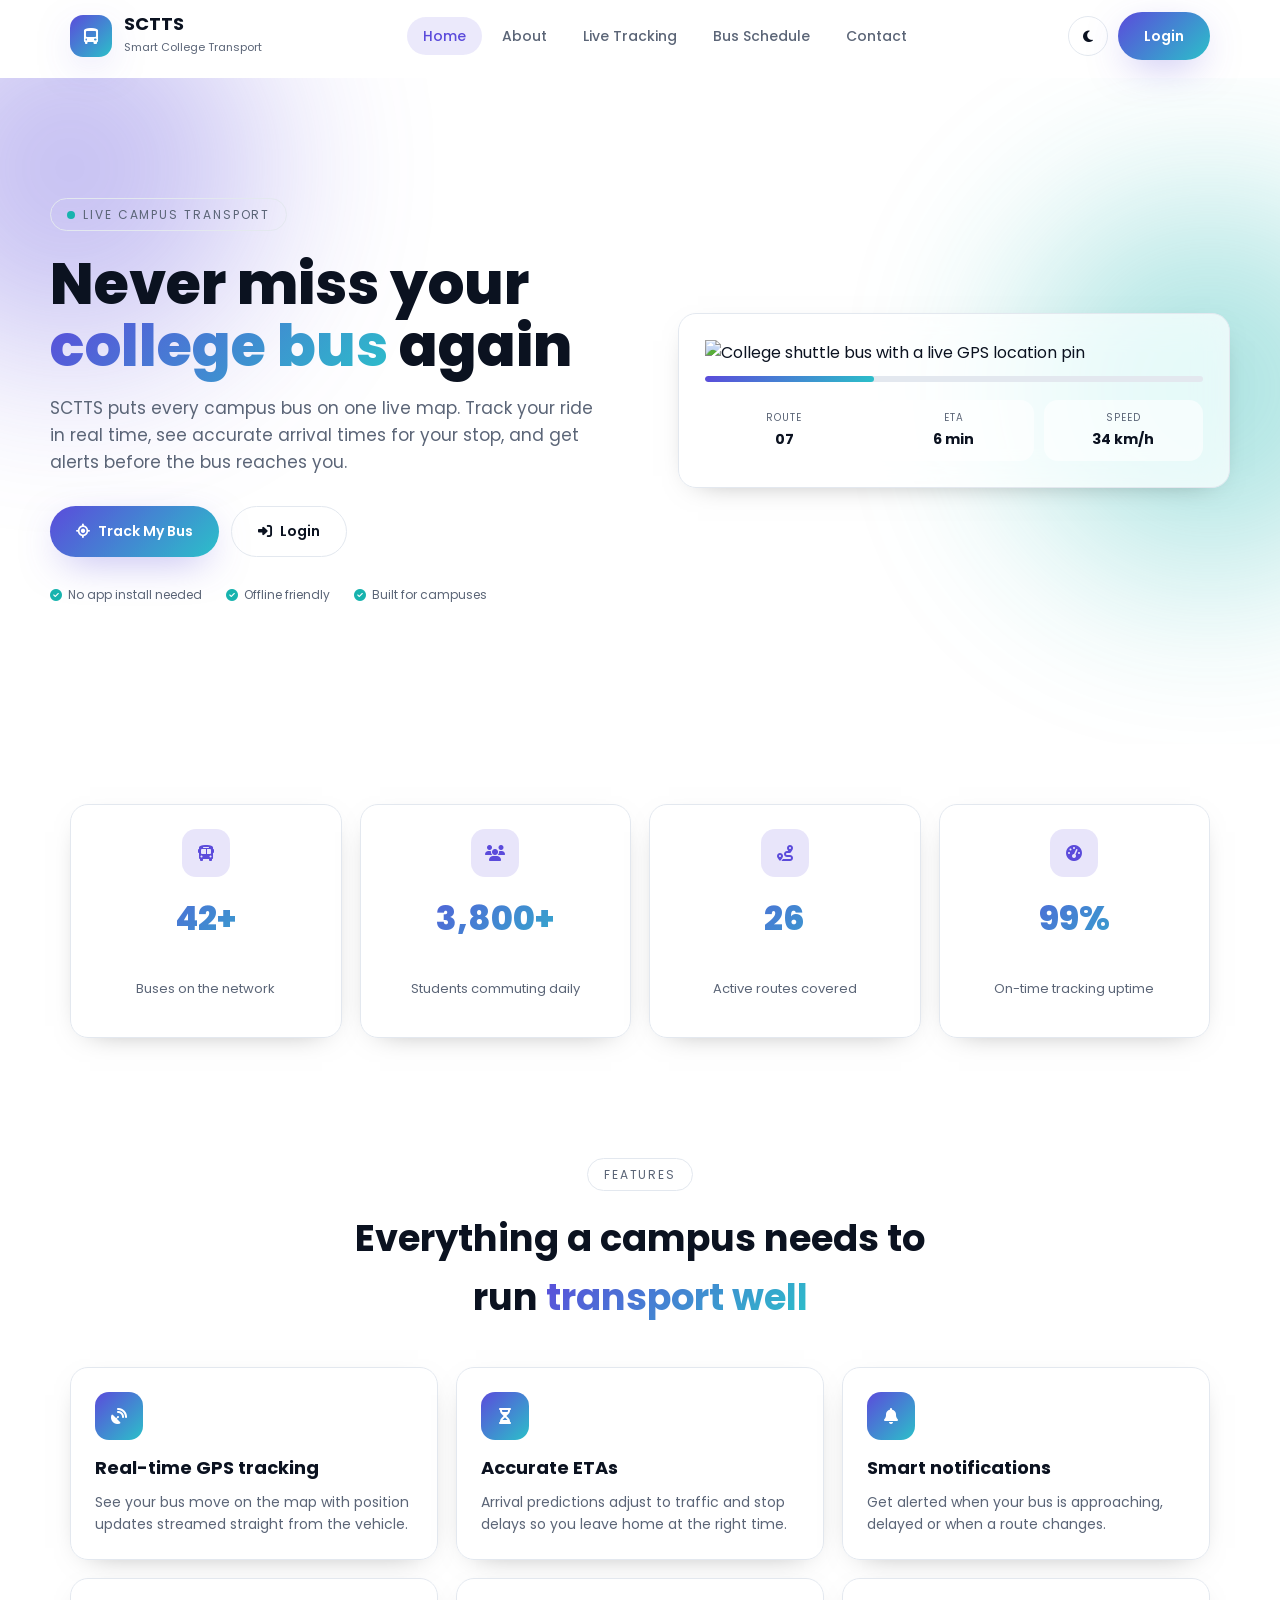
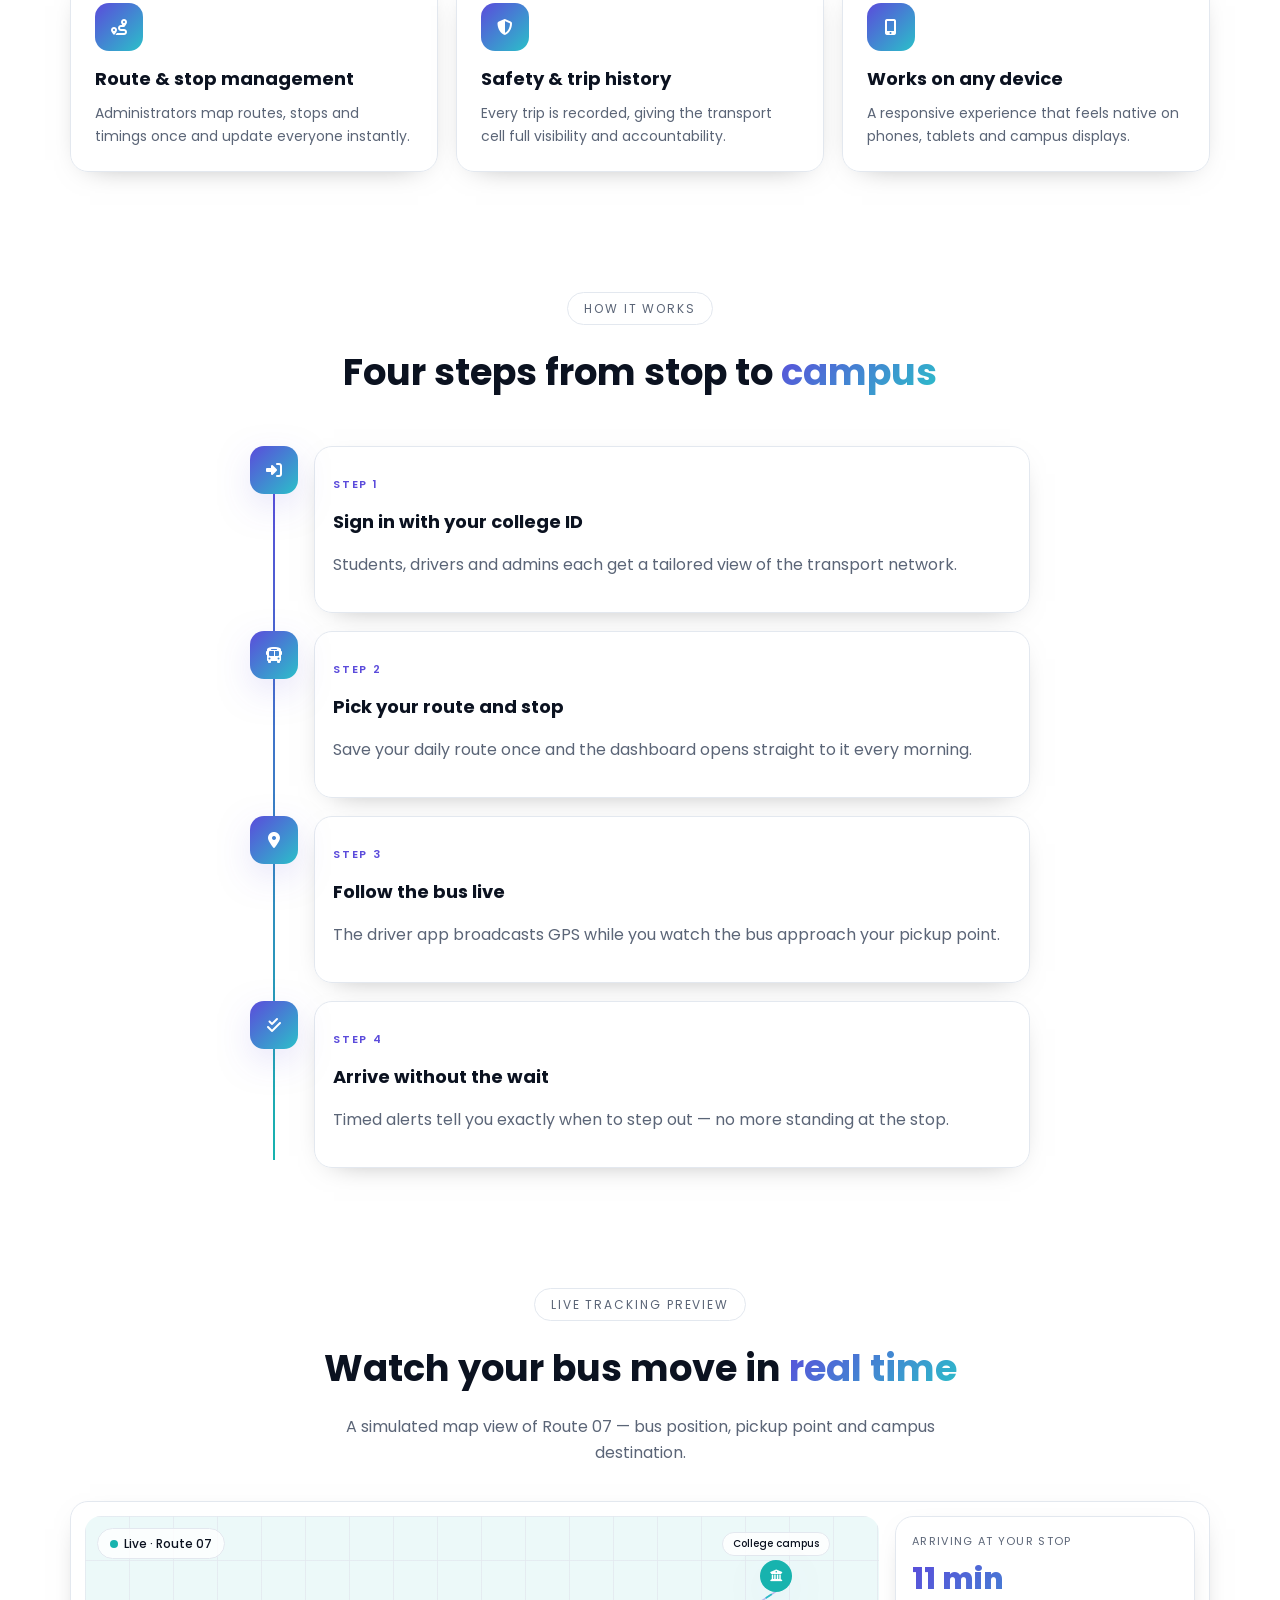
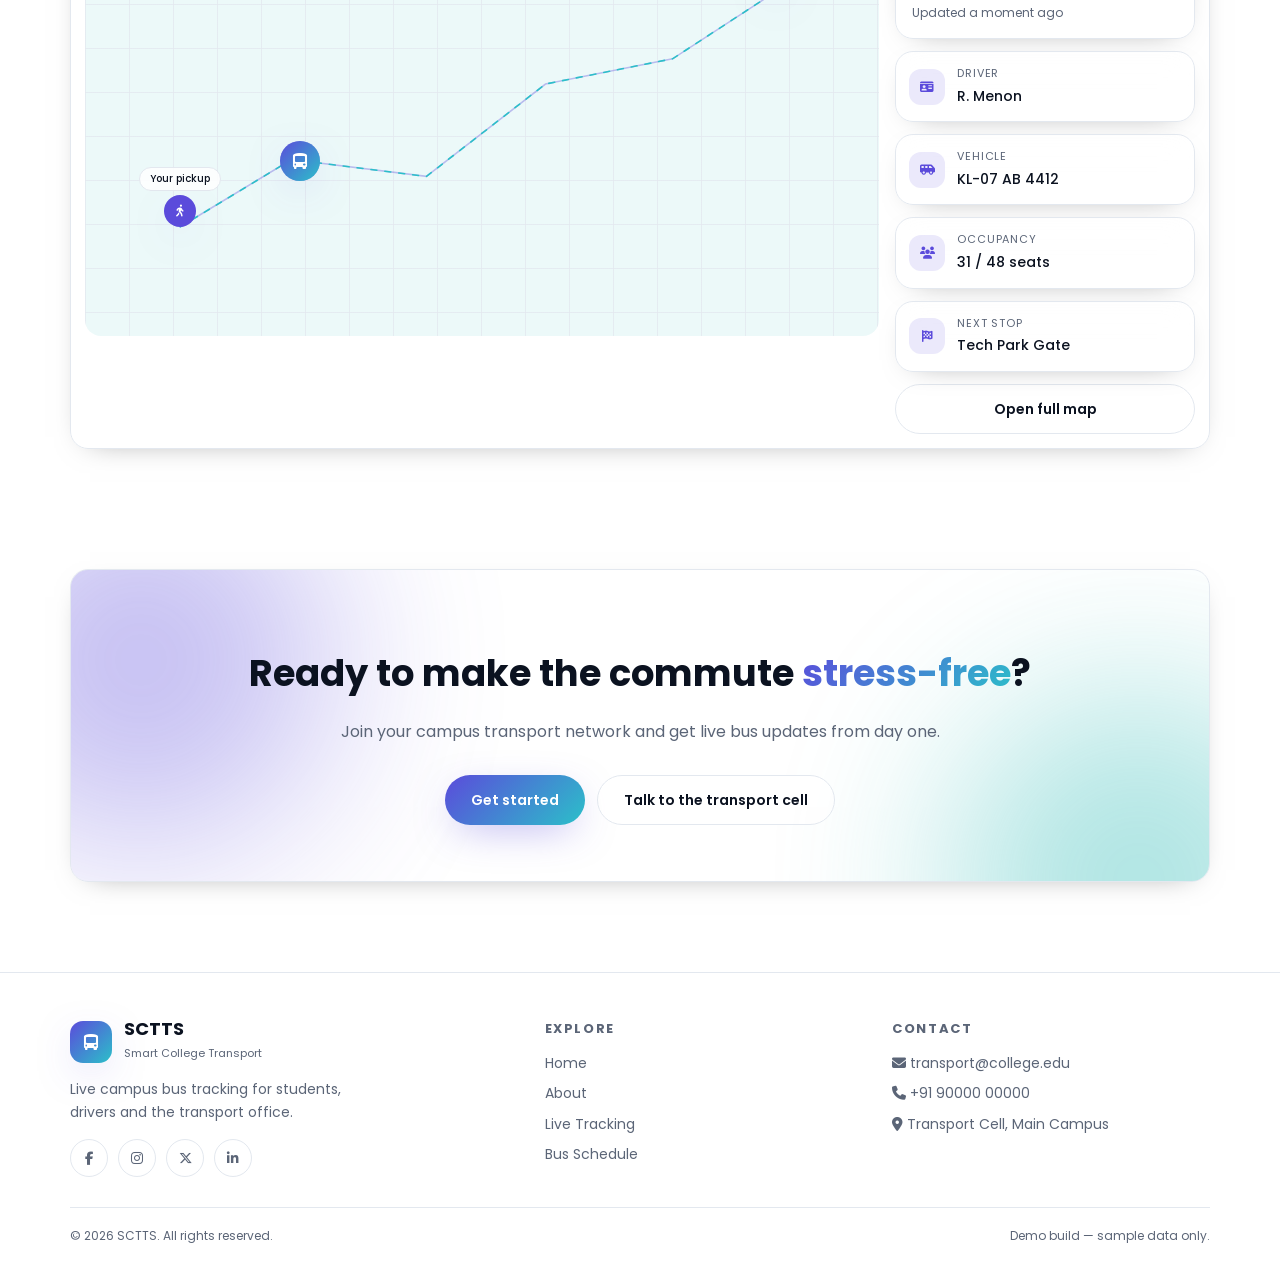
==== html/index.html @ 44b0e7b8 "first add" ====
<!DOCTYPE html>
<html lang="en" data-theme="light">
<head>
<meta charset="utf-8" />
<meta name="viewport" content="width=device-width, initial-scale=1" />
<title>SCTTS — Smart College Transport Tracking System</title>
<meta name="description" content="Track your college bus live, get accurate arrival times and never miss a ride. Smart transport tracking for students, drivers and administrators." />
<link rel="preconnect" href="https://fonts.googleapis.com" />
<link rel="preconnect" href="https://fonts.gstatic.com" crossorigin />
<link rel="stylesheet" href="https://fonts.googleapis.com/css2?family=Poppins:wght@300;400;500;600;700;800&display=swap" />
<link rel="stylesheet" href="https://cdnjs.cloudflare.com/ajax/libs/font-awesome/6.5.2/css/all.min.css" />
<link rel="stylesheet" href="../css/style.css" />
</head>
<body>

<!-- ============ NAVBAR ============ -->
<header class="navbar">
  <nav class="nav-inner">
    <a class="brand" href="index.html">
      <span class="brand-mark"><i class="fa-solid fa-bus-simple"></i></span>
      <span>
        <span class="brand-name">SCTTS</span>
        <span class="brand-sub">Smart College Transport</span>
      </span>
    </a>
    <div class="nav-links">
      <a href="index.html">Home</a>
      <a href="about.html">About</a>
      <a href="live-tracking.html">Live Tracking</a>
      <a href="bus-schedule.html">Bus Schedule</a>
      <a href="contact.html">Contact</a>
    </div>
    <div class="nav-actions">
      <button class="icon-btn" data-theme-toggle aria-label="Toggle theme"><i data-theme-icon class="fa-solid fa-moon"></i></button>
      <a class="btn btn-primary" href="login.html">Login</a>
      <button class="icon-btn burger" aria-label="Toggle menu" aria-expanded="false"><span></span><span></span><span></span></button>
    </div>
  </nav>
  <div class="mobile-menu">
    <a href="index.html"><i class="fa-solid fa-house"></i>Home</a>
    <a href="about.html"><i class="fa-solid fa-circle-info"></i>About</a>
    <a href="live-tracking.html"><i class="fa-solid fa-location-crosshairs"></i>Live Tracking</a>
    <a href="bus-schedule.html"><i class="fa-solid fa-clock"></i>Bus Schedule</a>
    <a href="contact.html"><i class="fa-solid fa-envelope"></i>Contact</a>
    <a href="login.html"><i class="fa-solid fa-right-to-bracket"></i>Login</a>
  </div>
</header>

<main>
  <!-- ============ HERO ============ -->
  <section class="hero">
    <span class="blob blob-1"></span>
    <span class="blob blob-2"></span>
    <div class="container hero-grid">
      <div>
        <span class="pill"><span style="width:8px;height:8px;border-radius:99px;background:var(--accent);display:inline-block"></span> Live campus transport</span>
        <h1>Never miss your <span class="gradient-text">college bus</span> again</h1>
        <p class="lead">SCTTS puts every campus bus on one live map. Track your ride in real time, see accurate arrival times for your stop, and get alerts before the bus reaches you.</p>
        <div class="cta-row">
          <a class="btn btn-primary" href="#live-preview" data-toast="Loading the live tracking preview…"><i class="fa-solid fa-location-crosshairs"></i> Track My Bus</a>
          <a class="btn btn-ghost" href="login.html"><i class="fa-solid fa-right-to-bracket"></i> Login</a>
        </div>
        <div class="tick-row">
          <span><i class="fa-solid fa-circle-check"></i>No app install needed</span>
          <span><i class="fa-solid fa-circle-check"></i>Offline friendly</span>
          <span><i class="fa-solid fa-circle-check"></i>Built for campuses</span>
        </div>
      </div>

      <div class="glass hero-card">
        <div class="bus-float">
          <img class="bus-drive" src="../images/hero-bus.png" alt="College shuttle bus with a live GPS location pin" />
        </div>
        <div class="hero-bar"><div></div></div>
        <div class="mini-grid">
          <div><span>Route</span><strong>07</strong></div>
          <div><span>ETA</span><strong>6 min</strong></div>
          <div><span>Speed</span><strong>34 km/h</strong></div>
        </div>
      </div>
    </div>
  </section>

  <!-- ============ STATS ============ -->
  <section>
    <div class="container grid grid-4">
      <div class="glass stat reveal"><div class="ico"><i class="fa-solid fa-bus"></i></div><p class="num gradient-text" data-count="42" data-suffix="+">0</p><p class="lbl">Buses on the network</p></div>
      <div class="glass stat reveal"><div class="ico"><i class="fa-solid fa-users"></i></div><p class="num gradient-text" data-count="3800" data-suffix="+">0</p><p class="lbl">Students commuting daily</p></div>
      <div class="glass stat reveal"><div class="ico"><i class="fa-solid fa-route"></i></div><p class="num gradient-text" data-count="26">0</p><p class="lbl">Active routes covered</p></div>
      <div class="glass stat reveal"><div class="ico"><i class="fa-solid fa-gauge-high"></i></div><p class="num gradient-text" data-count="99" data-suffix="%">0</p><p class="lbl">On-time tracking uptime</p></div>
    </div>
  </section>

  <!-- ============ FEATURES ============ -->
  <section id="features">
    <div class="container">
      <div class="section-head">
        <span class="pill">Features</span>
        <h2>Everything a campus needs to run <span class="gradient-text">transport well</span></h2>
      </div>
      <div class="grid grid-3" style="margin-top:40px">
        <article class="glass feature reveal"><div class="ico"><i class="fa-solid fa-satellite-dish"></i></div><h3>Real-time GPS tracking</h3><p>See your bus move on the map with position updates streamed straight from the vehicle.</p></article>
        <article class="glass feature reveal"><div class="ico"><i class="fa-solid fa-hourglass-half"></i></div><h3>Accurate ETAs</h3><p>Arrival predictions adjust to traffic and stop delays so you leave home at the right time.</p></article>
        <article class="glass feature reveal"><div class="ico"><i class="fa-solid fa-bell"></i></div><h3>Smart notifications</h3><p>Get alerted when your bus is approaching, delayed or when a route changes.</p></article>
        <article class="glass feature reveal"><div class="ico"><i class="fa-solid fa-route"></i></div><h3>Route &amp; stop management</h3><p>Administrators map routes, stops and timings once and update everyone instantly.</p></article>
        <article class="glass feature reveal"><div class="ico"><i class="fa-solid fa-shield-halved"></i></div><h3>Safety &amp; trip history</h3><p>Every trip is recorded, giving the transport cell full visibility and accountability.</p></article>
        <article class="glass feature reveal"><div class="ico"><i class="fa-solid fa-mobile-screen-button"></i></div><h3>Works on any device</h3><p>A responsive experience that feels native on phones, tablets and campus displays.</p></article>
      </div>
    </div>
  </section>

  <!-- ============ HOW IT WORKS ============ -->
  <section id="how-it-works">
    <div class="container narrow">
      <div class="section-head">
        <span class="pill">How it works</span>
        <h2>Four steps from stop to <span class="gradient-text">campus</span></h2>
      </div>
      <ol class="timeline">
        <li class="reveal"><span class="ico"><i class="fa-solid fa-right-to-bracket"></i></span><div class="glass body"><p class="step-no">Step 1</p><h3>Sign in with your college ID</h3><p class="muted">Students, drivers and admins each get a tailored view of the transport network.</p></div></li>
        <li class="reveal"><span class="ico"><i class="fa-solid fa-bus"></i></span><div class="glass body"><p class="step-no">Step 2</p><h3>Pick your route and stop</h3><p class="muted">Save your daily route once and the dashboard opens straight to it every morning.</p></div></li>
        <li class="reveal"><span class="ico"><i class="fa-solid fa-location-dot"></i></span><div class="glass body"><p class="step-no">Step 3</p><h3>Follow the bus live</h3><p class="muted">The driver app broadcasts GPS while you watch the bus approach your pickup point.</p></div></li>
        <li class="reveal"><span class="ico"><i class="fa-solid fa-check-double"></i></span><div class="glass body"><p class="step-no">Step 4</p><h3>Arrive without the wait</h3><p class="muted">Timed alerts tell you exactly when to step out — no more standing at the stop.</p></div></li>
      </ol>
    </div>
  </section>

  <!-- ============ LIVE TRACKING PREVIEW ============ -->
  <section id="live-preview">
    <div class="container">
      <div class="section-head">
        <span class="pill">Live tracking preview</span>
        <h2>Watch your bus move in <span class="gradient-text">real time</span></h2>
        <p class="muted">A simulated map view of Route 07 — bus position, pickup point and campus destination.</p>
      </div>

      <div class="glass map-wrap">
        <div class="map-cols">
          <div class="map">
            <div class="map-badge"><span class="live"></span>Live · Route 07</div>
            <svg viewBox="0 0 100 100" preserveAspectRatio="none">
              <polyline points="12,74 26,58 43,62 58,40 74,34 87,18" fill="none" stroke="var(--brand)" stroke-opacity="0.35" stroke-width="1.6" stroke-linecap="round" vector-effect="non-scaling-stroke" />
              <polyline class="dash" points="12,74 26,58 43,62 58,40 74,34 87,18" fill="none" stroke="var(--brand-2)" stroke-width="1.6" stroke-dasharray="6 8" stroke-linecap="round" vector-effect="non-scaling-stroke" />
            </svg>
            <div class="marker" style="left:12%;top:74%"><span class="lbl">Your pickup</span><span class="dot"><i class="fa-solid fa-person-walking"></i></span></div>
            <div class="marker accent" style="left:87%;top:18%"><span class="lbl">College campus</span><span class="dot"><i class="fa-solid fa-building-columns"></i></span></div>
            <div class="bus-dot" id="bus-dot" style="left:12%;top:74%"><span class="ring"></span><span class="core"><i class="fa-solid fa-bus-simple"></i></span></div>
          </div>

          <div class="side">
            <div class="glass eta">
              <p class="lbl muted" style="font-size:11px;letter-spacing:.12em;text-transform:uppercase;margin:0">Arriving at your stop</p>
              <p class="val gradient-text" id="eta-value" style="margin:4px 0 0">14 min</p>
              <p class="muted" style="font-size:12px;margin:0">Updated a moment ago</p>
            </div>
            <div class="glass row"><span class="ico"><i class="fa-solid fa-id-card"></i></span><span><span class="k">Driver</span><span class="v">R. Menon</span></span></div>
            <div class="glass row"><span class="ico"><i class="fa-solid fa-van-shuttle"></i></span><span><span class="k">Vehicle</span><span class="v">KL-07 AB 4412</span></span></div>
            <div class="glass row"><span class="ico"><i class="fa-solid fa-users"></i></span><span><span class="k">Occupancy</span><span class="v">31 / 48 seats</span></span></div>
            <div class="glass row"><span class="ico"><i class="fa-solid fa-flag-checkered"></i></span><span><span class="k">Next stop</span><span class="v">Tech Park Gate</span></span></div>
            <button class="btn btn-ghost btn-block" data-toast="Full map view is coming soon" data-toast-desc="This preview simulates live GPS data.">Open full map</button>
          </div>
        </div>
      </div>
    </div>
  </section>

  <!-- ============ CTA ============ -->
  <section>
    <div class="container">
      <div class="glass cta-band">
        <span class="blob blob-1"></span>
        <span class="blob blob-2"></span>
        <div style="position:relative">
          <h2>Ready to make the commute <span class="gradient-text">stress-free</span>?</h2>
          <p class="muted">Join your campus transport network and get live bus updates from day one.</p>
          <div class="cta-row" style="justify-content:center">
            <a class="btn btn-primary" href="login.html">Get started</a>
            <a class="btn btn-ghost" href="contact.html">Talk to the transport cell</a>
          </div>
        </div>
      </div>
    </div>
  </section>
</main>

<!-- ============ FOOTER ============ -->
<footer>
  <div class="container">
    <div class="foot-grid">
      <div>
        <a class="brand" href="index.html">
          <span class="brand-mark"><i class="fa-solid fa-bus-simple"></i></span>
          <span><span class="brand-name">SCTTS</span><span class="brand-sub">Smart College Transport</span></span>
        </a>
        <p class="muted" style="font-size:14px;max-width:320px">Live campus bus tracking for students, drivers and the transport office.</p>
        <div class="socials">
          <button data-toast="Social pages are coming soon" aria-label="Facebook"><i class="fa-brands fa-facebook-f"></i></button>
          <button data-toast="Social pages are coming soon" aria-label="Instagram"><i class="fa-brands fa-instagram"></i></button>
          <button data-toast="Social pages are coming soon" aria-label="X"><i class="fa-brands fa-x-twitter"></i></button>
          <button data-toast="Social pages are coming soon" aria-label="LinkedIn"><i class="fa-brands fa-linkedin-in"></i></button>
        </div>
      </div>
      <div>
        <h4>Explore</h4>
        <ul>
          <li><a href="index.html">Home</a></li>
          <li><a href="about.html">About</a></li>
          <li><a href="live-tracking.html">Live Tracking</a></li>
          <li><a href="bus-schedule.html">Bus Schedule</a></li>
        </ul>
      </div>
      <div>
        <h4>Contact</h4>
        <ul>
          <li><i class="fa-solid fa-envelope"></i> transport@college.edu</li>
          <li><i class="fa-solid fa-phone"></i> +91 90000 00000</li>
          <li><i class="fa-solid fa-location-dot"></i> Transport Cell, Main Campus</li>
        </ul>
      </div>
    </div>
    <div class="foot-bottom">
      <span>© <span id="year">2026</span> SCTTS. All rights reserved.</span>
      <span>Demo build — sample data only.</span>
    </div>
  </div>
</footer>

<div id="toasts"></div>

<script src="../js/main.js"></script>
<script src="../js/tracking.js"></script>
<script>document.getElementById("year").textContent = new Date().getFullYear();</script>
</body>
</html>
---- css/style.css ----
/* ================= SCTTS — global styles ================= */

:root {
  --bg: #ffffff;
  --fg: #0b1220;
  --card: #ffffff;
  --muted: #5b6577;
  --border: #e3e8ef;
  --brand: #5b4bdb;
  --brand-2: #2bc0c9;
  --accent: #17b3ae;
  --gradient: linear-gradient(135deg, var(--brand), var(--brand-2));
  --glow: 0 12px 40px -12px rgba(91, 75, 219, 0.5);
  --radius: 18px;
}

html[data-theme="dark"] {
  --bg: #0b1220;
  --fg: #f2f5fa;
  --card: #141c2e;
  --muted: #9aa5b8;
  --border: rgba(255, 255, 255, 0.12);
  --brand: #8a7bff;
  --brand-2: #4fd8e0;
  --accent: #46dcd2;
  --glow: 0 12px 40px -12px rgba(138, 123, 255, 0.45);
}

* { box-sizing: border-box; }

html { scroll-behavior: smooth; }

body {
  margin: 0;
  font-family: "Poppins", system-ui, -apple-system, sans-serif;
  background: var(--bg);
  color: var(--fg);
  line-height: 1.6;
  transition: background 0.3s ease, color 0.3s ease;
}

img { max-width: 100%; display: block; }
a { color: inherit; text-decoration: none; }

.container { max-width: 1180px; margin: 0 auto; padding: 0 20px; }
.narrow { max-width: 820px; }

.muted { color: var(--muted); }
.center { text-align: center; }

.gradient-text {
  background: var(--gradient);
  -webkit-background-clip: text;
  background-clip: text;
  color: transparent;
}

.glass {
  background: color-mix(in srgb, var(--card) 72%, transparent);
  border: 1px solid var(--border);
  border-radius: var(--radius);
  backdrop-filter: blur(16px) saturate(140%);
  box-shadow: 0 8px 30px -20px rgba(0, 0, 0, 0.5);
}

.pill {
  display: inline-flex;
  align-items: center;
  gap: 8px;
  border: 1px solid var(--border);
  border-radius: 999px;
  padding: 6px 16px;
  font-size: 12px;
  letter-spacing: 0.16em;
  text-transform: uppercase;
  color: var(--muted);
}

/* ---------- buttons ---------- */
.btn {
  display: inline-flex;
  align-items: center;
  gap: 8px;
  border: 0;
  border-radius: 999px;
  padding: 13px 26px;
  font: inherit;
  font-size: 14px;
  font-weight: 600;
  cursor: pointer;
  transition: transform 0.2s ease, border-color 0.2s ease, color 0.2s ease;
}
.btn-primary { background: var(--gradient); color: #fff; box-shadow: var(--glow); }
.btn-primary:hover { transform: scale(1.05); }
.btn-ghost {
  background: color-mix(in srgb, var(--card) 60%, transparent);
  border: 1px solid var(--border);
  color: var(--fg);
}
.btn-ghost:hover { border-color: var(--brand); color: var(--brand); }
.btn-block { width: 100%; justify-content: center; }

/* ---------- navbar ---------- */
.navbar {
  position: fixed;
  inset: 0 0 auto 0;
  z-index: 50;
  transition: background 0.3s ease, box-shadow 0.3s ease, border-color 0.3s ease;
  border-bottom: 1px solid transparent;
}
.navbar.scrolled {
  background: color-mix(in srgb, var(--bg) 78%, transparent);
  backdrop-filter: blur(18px);
  border-bottom-color: var(--border);
  box-shadow: 0 6px 20px -18px rgba(0, 0, 0, 0.6);
}
.nav-inner {
  display: flex;
  align-items: center;
  justify-content: space-between;
  gap: 16px;
  padding: 12px 20px;
  max-width: 1180px;
  margin: 0 auto;
}
.brand { display: flex; align-items: center; gap: 12px; }
.brand-mark {
  width: 42px; height: 42px;
  display: grid; place-items: center;
  border-radius: 13px;
  background: var(--gradient);
  color: #fff;
  box-shadow: var(--glow);
}
.brand-name { font-weight: 700; font-size: 18px; line-height: 1.1; display: block; }
.brand-sub { font-size: 11px; color: var(--muted); }

.nav-links { display: flex; gap: 4px; }
.nav-links a {
  padding: 8px 16px;
  border-radius: 999px;
  font-size: 14px;
  font-weight: 500;
  color: var(--muted);
  transition: background 0.2s ease, color 0.2s ease;
}
.nav-links a:hover,
.nav-links a.active { color: var(--brand); background: color-mix(in srgb, var(--brand) 12%, transparent); }

.nav-actions { display: flex; align-items: center; gap: 10px; }
.icon-btn {
  width: 40px; height: 40px;
  display: grid; place-items: center;
  border-radius: 999px;
  border: 1px solid var(--border);
  background: color-mix(in srgb, var(--card) 60%, transparent);
  color: var(--fg);
  cursor: pointer;
}
.burger { display: none; }
.burger span {
  position: absolute; left: 11px; width: 18px; height: 2px;
  border-radius: 2px; background: var(--fg);
  transition: all 0.3s ease;
}
.burger span:nth-child(1) { top: 13px; }
.burger span:nth-child(2) { top: 19px; }
.burger span:nth-child(3) { top: 25px; }
.burger.open span:nth-child(1) { top: 19px; transform: rotate(45deg); }
.burger.open span:nth-child(2) { opacity: 0; }
.burger.open span:nth-child(3) { top: 19px; transform: rotate(-45deg); }

.mobile-menu {
  max-height: 0;
  overflow: hidden;
  transition: max-height 0.35s ease;
  background: color-mix(in srgb, var(--bg) 94%, transparent);
  backdrop-filter: blur(18px);
}
.mobile-menu.open { max-height: 420px; border-bottom: 1px solid var(--border); }
.mobile-menu a {
  display: flex; align-items: center; gap: 12px;
  padding: 13px 20px; font-size: 14px; font-weight: 500; color: var(--muted);
}
.mobile-menu a:hover { color: var(--brand); }

main { padding-top: 78px; }

/* ---------- hero ---------- */
.hero { position: relative; overflow: hidden; }
.blob {
  position: absolute; border-radius: 999px; filter: blur(90px);
  pointer-events: none; opacity: 0.35;
}
.blob-1 { width: 380px; height: 380px; background: var(--brand); left: -120px; top: -100px; }
.blob-2 { width: 380px; height: 380px; background: var(--accent); right: -120px; top: 120px; }

.hero-grid {
  position: relative;
  display: grid;
  gap: 48px;
  align-items: center;
  padding: 60px 0 80px;
}
h1 { font-size: clamp(2.2rem, 5vw, 3.6rem); line-height: 1.08; font-weight: 800; margin: 22px 0 0; }
h2 { font-size: clamp(1.6rem, 3.5vw, 2.3rem); font-weight: 700; margin: 18px 0 0; }
h3 { margin: 14px 0 0; font-size: 18px; }
.lead { max-width: 560px; font-size: 17px; color: var(--muted); }
.cta-row { display: flex; flex-wrap: wrap; gap: 12px; margin-top: 30px; }
.tick-row { display: flex; flex-wrap: wrap; gap: 8px 24px; margin-top: 28px; font-size: 12px; color: var(--muted); }
.tick-row i { color: var(--accent); margin-right: 6px; }

.hero-card { padding: 26px; }
.bus-float { animation: float-soft 6s ease-in-out infinite; }
.bus-drive { animation: bus-drive 7s ease-in-out infinite; }
.hero-bar { height: 6px; border-radius: 999px; background: var(--border); overflow: hidden; margin-top: 10px; }
.hero-bar div { height: 100%; width: 34%; border-radius: 999px; background: var(--gradient); animation: bus-drive 7s ease-in-out infinite; }
.mini-grid { display: grid; grid-template-columns: repeat(3, 1fr); gap: 10px; margin-top: 18px; text-align: center; }
.mini-grid div { border-radius: 14px; padding: 10px; background: color-mix(in srgb, var(--bg) 60%, transparent); }
.mini-grid span { display: block; font-size: 10px; letter-spacing: 0.1em; text-transform: uppercase; color: var(--muted); }
.mini-grid strong { font-size: 14px; }

/* ---------- sections / grids ---------- */
section { padding: 60px 0; }
.section-head { max-width: 640px; margin: 0 auto; text-align: center; }

.grid { display: grid; gap: 18px; }
.grid-4 { grid-template-columns: repeat(4, 1fr); }
.grid-3 { grid-template-columns: repeat(3, 1fr); }
.grid-2 { grid-template-columns: repeat(2, 1fr); }

.stat { padding: 24px; text-align: center; transition: transform 0.3s ease; }
.stat:hover { transform: translateY(-5px); }
.stat .ico {
  width: 48px; height: 48px; margin: 0 auto; display: grid; place-items: center;
  border-radius: 14px; background: color-mix(in srgb, var(--brand) 14%, transparent); color: var(--brand);
}
.stat .num { font-size: 34px; font-weight: 800; margin-top: 14px; }
.stat .lbl { font-size: 13px; color: var(--muted); }

.feature { padding: 24px; transition: transform 0.3s ease, box-shadow 0.3s ease; }
.feature:hover { transform: translateY(-6px); box-shadow: var(--glow); }
.feature .ico {
  width: 48px; height: 48px; display: grid; place-items: center;
  border-radius: 14px; background: var(--gradient); color: #fff;
  transition: transform 0.3s ease;
}
.feature:hover .ico { transform: scale(1.1); }
.feature p { font-size: 14px; color: var(--muted); margin: 8px 0 0; }

/* ---------- timeline ---------- */
.timeline { position: relative; list-style: none; margin: 44px 0 0; padding: 0; display: grid; gap: 18px; }
.timeline::before {
  content: ""; position: absolute; left: 23px; top: 8px; bottom: 8px; width: 2px;
  background: linear-gradient(to bottom, var(--brand), var(--accent));
}
.timeline li { display: grid; grid-template-columns: 48px minmax(0, 1fr); gap: 16px; }
.timeline .ico {
  position: relative; z-index: 1;
  width: 48px; height: 48px; display: grid; place-items: center;
  border-radius: 14px; background: var(--gradient); color: #fff; box-shadow: var(--glow);
}
.timeline .body { padding: 18px; }
.step-no { font-size: 11px; font-weight: 600; letter-spacing: 0.16em; text-transform: uppercase; color: var(--brand); }

/* ---------- map preview ---------- */
.map-wrap { padding: 14px; margin-top: 36px; }
.map-cols { display: grid; grid-template-columns: minmax(0, 1fr) 300px; gap: 16px; }
.map {
  position: relative; height: 420px; border-radius: 16px; overflow: hidden;
  background:
    linear-gradient(to right, color-mix(in srgb, var(--border) 80%, transparent) 1px, transparent 1px) 0 0 / 44px 44px,
    linear-gradient(to bottom, color-mix(in srgb, var(--border) 80%, transparent) 1px, transparent 1px) 0 0 / 44px 44px,
    color-mix(in srgb, var(--accent) 8%, var(--card));
}
.map svg { position: absolute; inset: 0; width: 100%; height: 100%; }
.dash { animation: dash-move 1.6s linear infinite; }
.marker { position: absolute; transform: translate(-50%, -100%); display: grid; justify-items: center; }
.marker .lbl {
  white-space: nowrap; border: 1px solid var(--border); border-radius: 999px;
  background: color-mix(in srgb, var(--bg) 85%, transparent);
  padding: 3px 10px; font-size: 10px; font-weight: 500;
}
.marker .dot {
  margin-top: 4px; width: 32px; height: 32px; display: grid; place-items: center;
  border-radius: 999px; color: #fff; background: var(--brand); box-shadow: var(--glow); font-size: 12px;
}
.marker.accent .dot { background: var(--accent); }
.bus-dot { position: absolute; transform: translate(-50%, -50%); }
.bus-dot .ring {
  position: absolute; inset: 0; border-radius: 999px;
  background: color-mix(in srgb, var(--brand) 45%, transparent);
  animation: pulse-ring 2.4s ease-out infinite;
}
.bus-dot .core {
  position: relative; width: 40px; height: 40px; display: grid; place-items: center;
  border-radius: 999px; background: var(--gradient); color: #fff; box-shadow: var(--glow);
}
.map-badge {
  position: absolute; left: 12px; top: 12px; z-index: 2;
  border: 1px solid var(--border); border-radius: 999px;
  background: color-mix(in srgb, var(--bg) 82%, transparent);
  padding: 5px 12px; font-size: 12px; font-weight: 500;
}
.map-badge .live { display: inline-block; width: 8px; height: 8px; border-radius: 999px; background: var(--accent); margin-right: 6px; }
.side { display: flex; flex-direction: column; gap: 12px; }
.eta { padding: 16px; }
.eta .val { font-size: 30px; font-weight: 800; }
.row { display: flex; align-items: center; gap: 12px; padding: 13px; }
.row .ico {
  width: 36px; height: 36px; display: grid; place-items: center; border-radius: 12px;
  background: color-mix(in srgb, var(--brand) 12%, transparent); color: var(--brand); font-size: 12px;
}
.row .k { display: block; font-size: 11px; text-transform: uppercase; letter-spacing: 0.08em; color: var(--muted); }
.row .v { font-size: 14px; font-weight: 500; }

/* ---------- cta band, forms, tables ---------- */
.cta-band { position: relative; overflow: hidden; padding: 56px 24px; text-align: center; }
.form { display: grid; gap: 14px; padding: 26px; }
label { font-size: 13px; font-weight: 500; }
input, select, textarea {
  width: 100%; margin-top: 6px; padding: 12px 14px; font: inherit; font-size: 14px;
  border-radius: 12px; border: 1px solid var(--border);
  background: color-mix(in srgb, var(--bg) 70%, transparent); color: var(--fg);
}
input:focus, select:focus, textarea:focus { outline: 2px solid color-mix(in srgb, var(--brand) 45%, transparent); outline-offset: 1px; }

.table-wrap { overflow-x: auto; margin-top: 28px; padding: 8px; }
table { width: 100%; border-collapse: collapse; font-size: 14px; min-width: 620px; }
th, td { text-align: left; padding: 13px 14px; border-bottom: 1px solid var(--border); }
th { font-size: 11px; text-transform: uppercase; letter-spacing: 0.1em; color: var(--muted); }
tbody tr:hover { background: color-mix(in srgb, var(--brand) 6%, transparent); }
.tag { font-size: 11px; font-weight: 600; padding: 3px 10px; border-radius: 999px; background: color-mix(in srgb, var(--accent) 18%, transparent); color: var(--accent); }
.tag.late { background: rgba(240, 120, 60, 0.18); color: #e07a3c; }

/* ---------- footer ---------- */
footer { border-top: 1px solid var(--border); padding: 46px 0 28px; margin-top: 30px; }
.foot-grid { display: grid; grid-template-columns: 1.4fr 1fr 1fr; gap: 30px; }
.foot-grid h4 { margin: 0 0 12px; font-size: 13px; text-transform: uppercase; letter-spacing: 0.12em; color: var(--muted); }
.foot-grid ul { list-style: none; margin: 0; padding: 0; display: grid; gap: 8px; font-size: 14px; color: var(--muted); }
.foot-grid a:hover { color: var(--brand); }
.socials { display: flex; gap: 10px; margin-top: 16px; }
.socials button {
  width: 38px; height: 38px; border-radius: 999px; border: 1px solid var(--border);
  background: transparent; color: var(--muted); cursor: pointer; transition: all 0.2s ease;
}
.socials button:hover { color: var(--brand); border-color: var(--brand); transform: translateY(-2px); }
.foot-bottom { margin-top: 30px; padding-top: 18px; border-top: 1px solid var(--border); font-size: 12px; color: var(--muted); display: flex; justify-content: space-between; flex-wrap: wrap; gap: 8px; }

/* ---------- toasts ---------- */
#toasts { position: fixed; top: 84px; right: 18px; z-index: 100; display: grid; gap: 10px; width: min(330px, calc(100vw - 36px)); }
.toast {
  border: 1px solid var(--border); border-radius: 14px; padding: 13px 16px;
  background: color-mix(in srgb, var(--card) 92%, transparent);
  backdrop-filter: blur(12px); box-shadow: 0 12px 34px -18px rgba(0,0,0,0.6);
  font-size: 14px; animation: toast-in 0.25s ease;
}
.toast small { display: block; color: var(--muted); font-size: 12px; }
.toast.out { animation: toast-out 0.25s ease forwards; }

/* ---------- reveal on scroll ---------- */
.reveal { opacity: 0; transform: translateY(18px); transition: opacity 0.6s ease, transform 0.6s ease; }
.reveal.shown { opacity: 1; transform: none; }

/* ---------- animations ---------- */
@keyframes bus-drive { 0% { transform: translateX(-6%); } 50% { transform: translateX(6%); } 100% { transform: translateX(-6%); } }
@keyframes float-soft { 0%, 100% { transform: translateY(0); } 50% { transform: translateY(-12px); } }
@keyframes pulse-ring { 0% { transform: scale(0.7); opacity: 0.85; } 100% { transform: scale(2.4); opacity: 0; } }
@keyframes dash-move { to { stroke-dashoffset: -60; } }
@keyframes toast-in { from { opacity: 0; transform: translateX(20px); } }
@keyframes toast-out { to { opacity: 0; transform: translateX(20px); } }

/* ---------- responsive ---------- */
@media (min-width: 900px) {
  .hero-grid { grid-template-columns: 1.05fr 1fr; }
}
@media (max-width: 1000px) {
  .grid-4 { grid-template-columns: repeat(2, 1fr); }
  .map-cols { grid-template-columns: 1fr; }
  .map { height: 340px; }
}
@media (max-width: 900px) {
  .nav-links, .nav-actions .btn { display: none; }
  .burger { display: grid; position: relative; }
  .grid-3, .grid-2, .foot-grid { grid-template-columns: 1fr; }
}
@media (max-width: 560px) {
  .grid-4 { grid-template-columns: 1fr; }
  section { padding: 44px 0; }
}
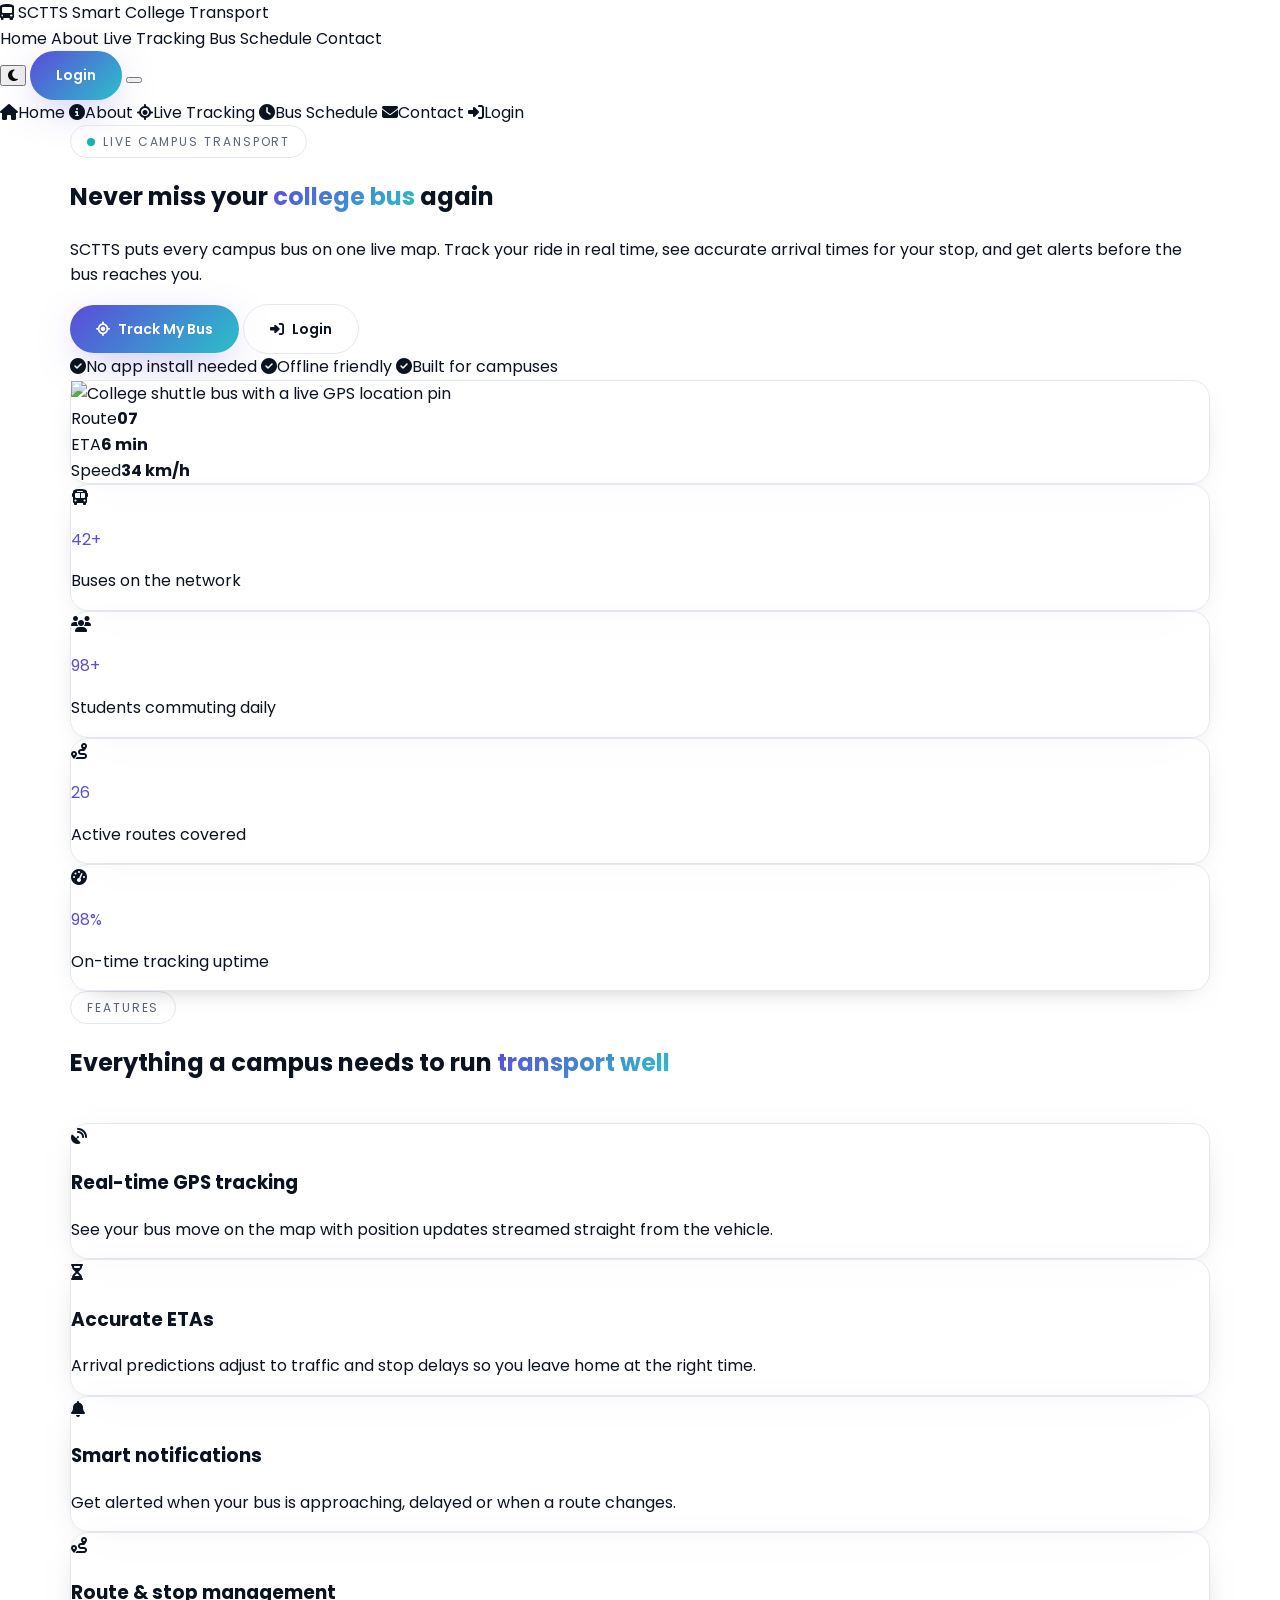
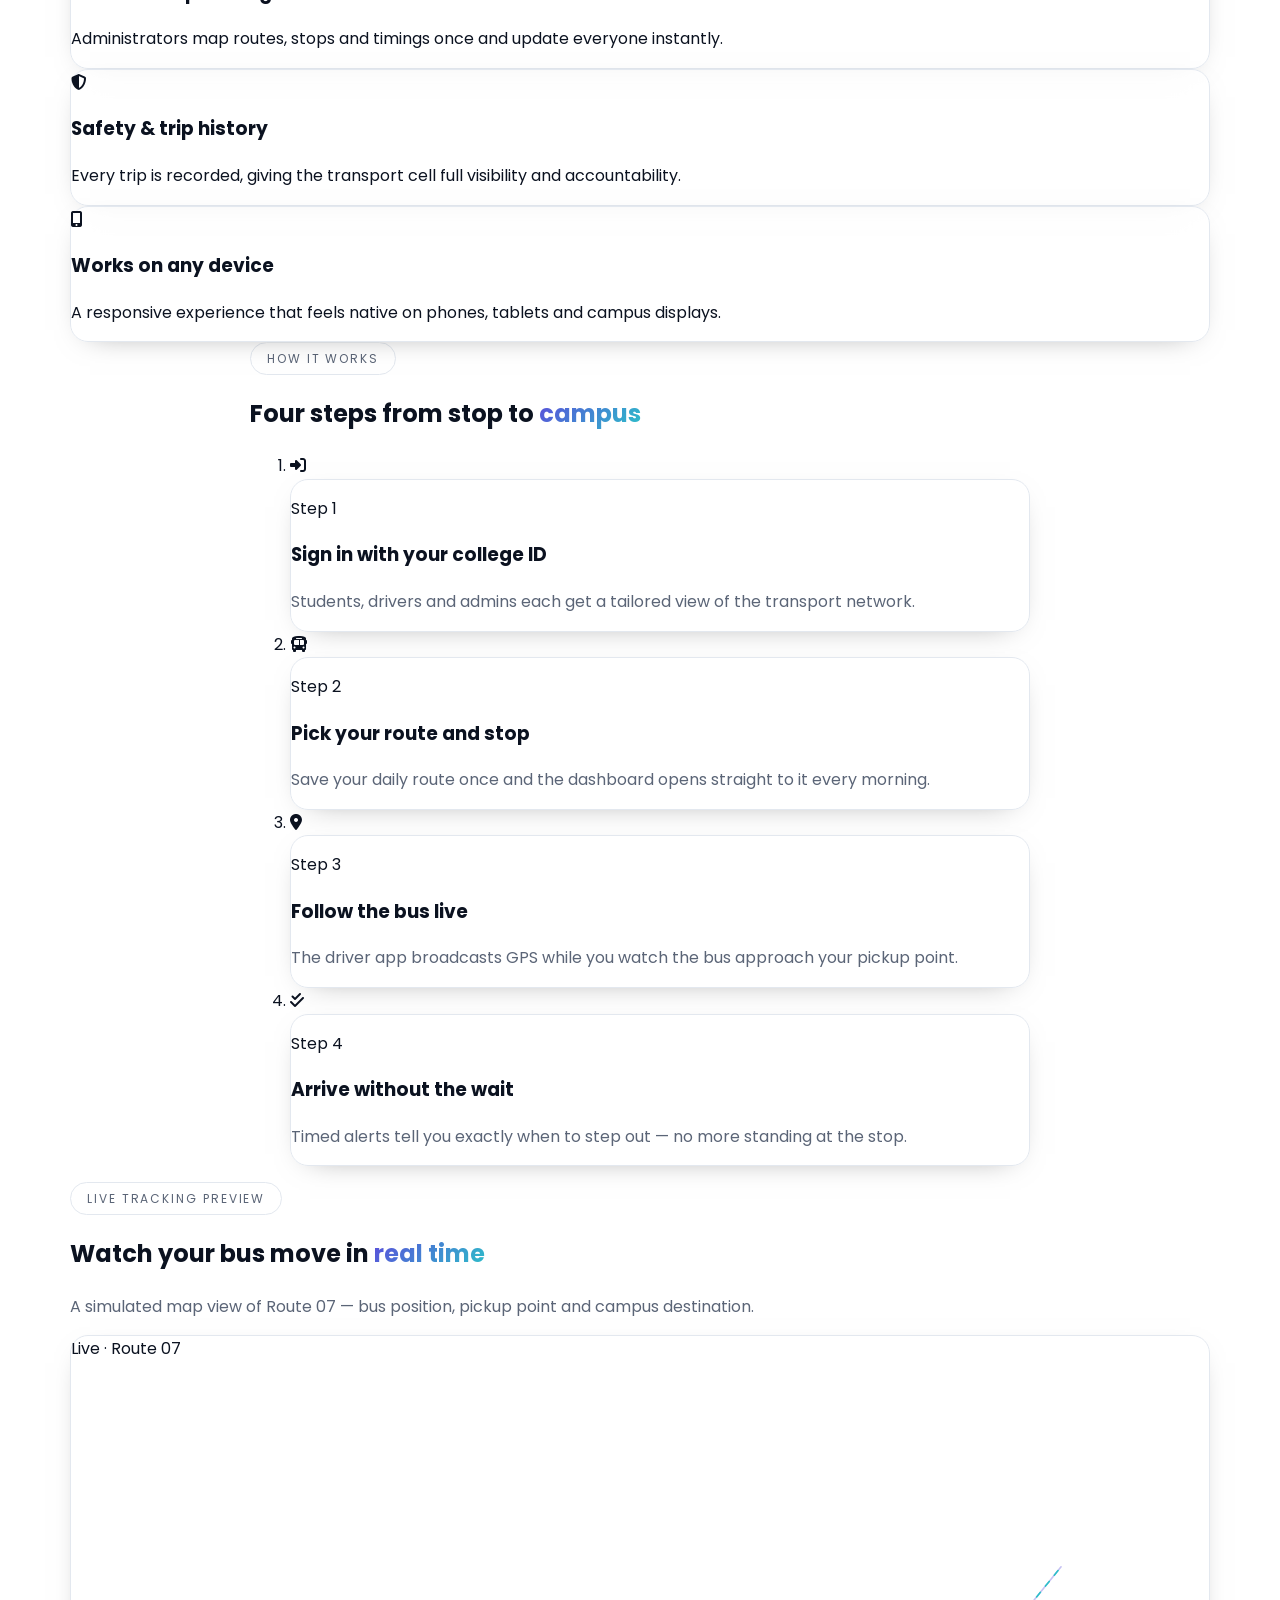
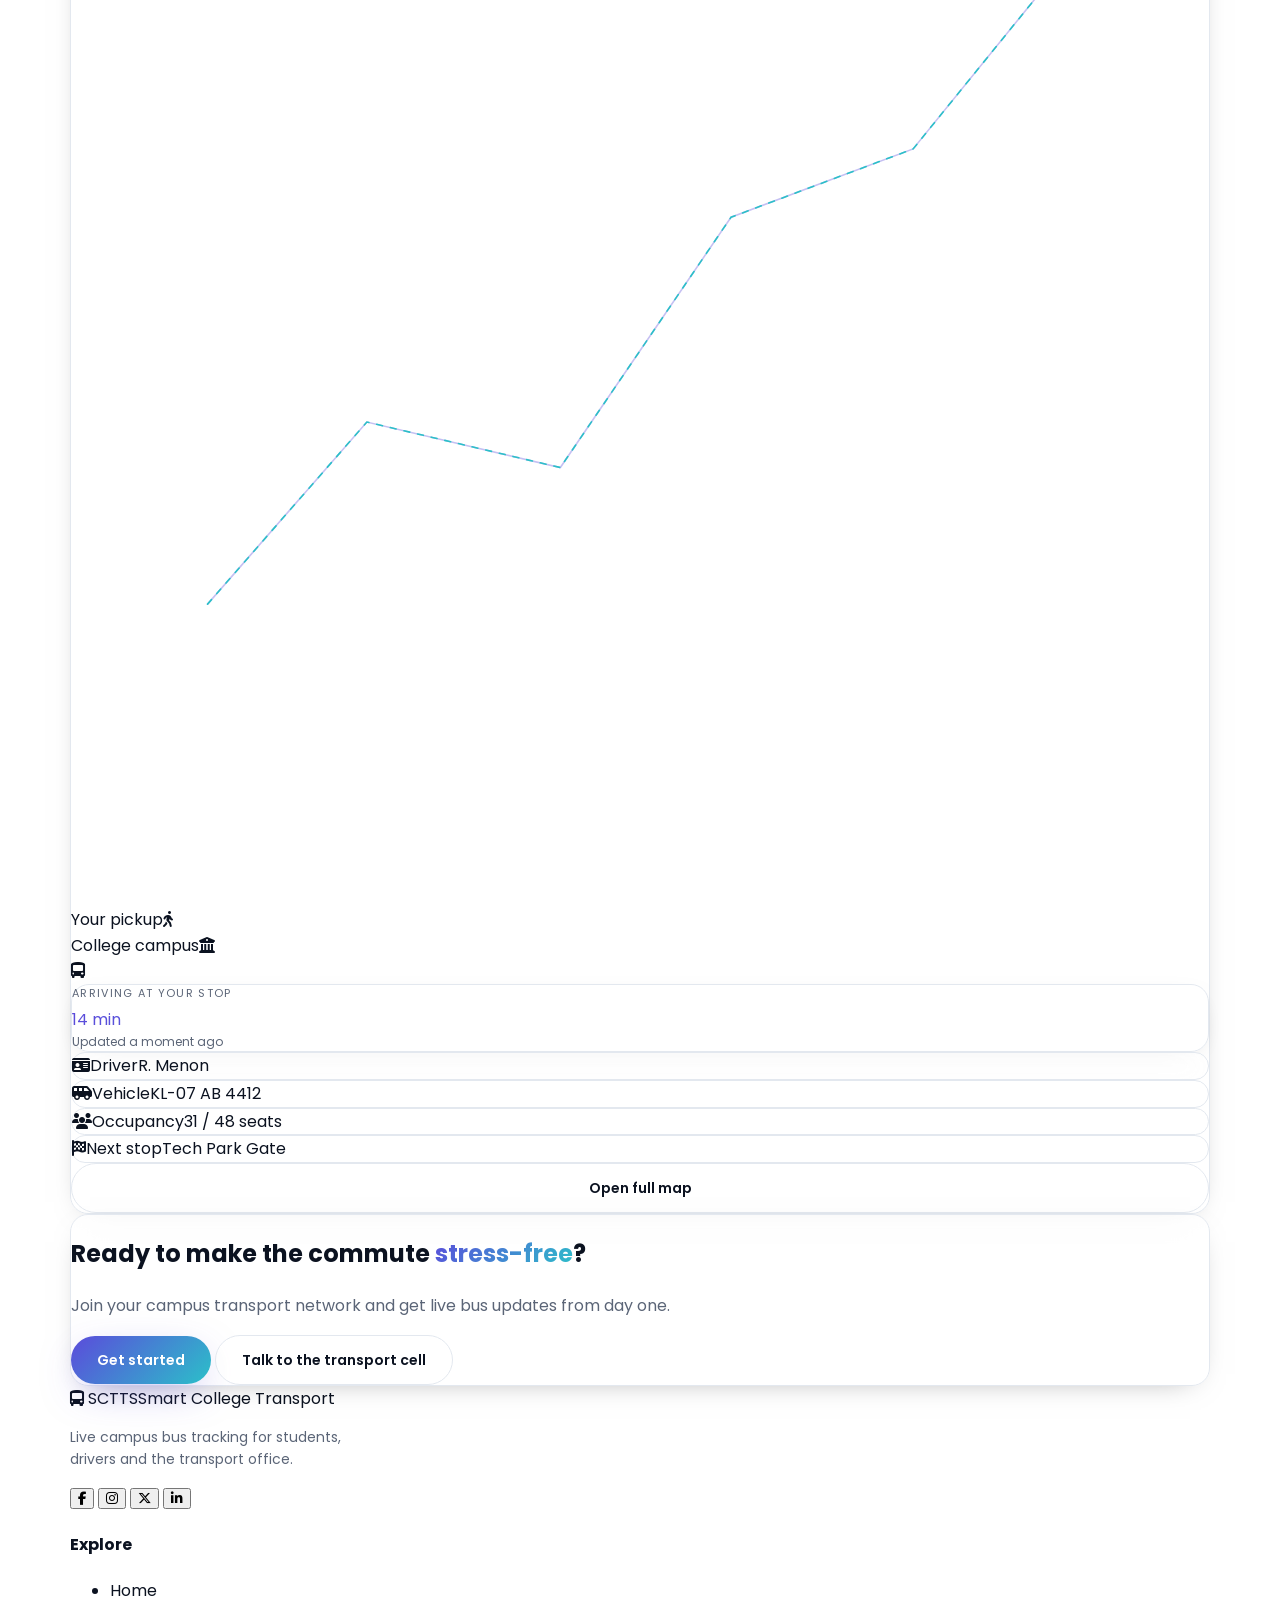
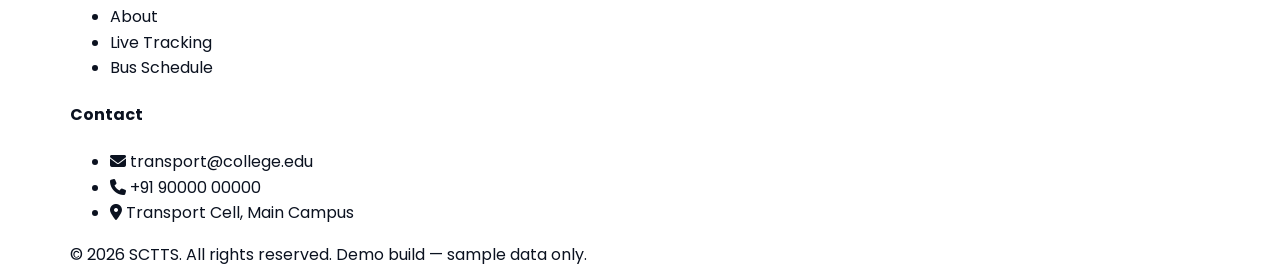
==== commit c56e623e: "Added Simran's code" ====
--- a/html/index.html
+++ b/html/index.html
@@ -9,11 +9,14 @@
 <link rel="preconnect" href="https://fonts.gstatic.com" crossorigin />
 <link rel="stylesheet" href="https://fonts.googleapis.com/css2?family=Poppins:wght@300;400;500;600;700;800&display=swap" />
 <link rel="stylesheet" href="https://cdnjs.cloudflare.com/ajax/libs/font-awesome/6.5.2/css/all.min.css" />
-<link rel="stylesheet" href="../css/style.css" />
+<link rel="stylesheet" href="../css/base.css" />
+  <link rel="stylesheet" href="../css/layout.css" />
+  <link rel="stylesheet" href="../css/components.css" />
+  <link rel="stylesheet" href="../css/animations-responsive.css" />
 </head>
 <body>
 
-<!-- ============ NAVBAR ============ -->
+
 <header class="navbar">
   <nav class="nav-inner">
     <a class="brand" href="index.html">
@@ -47,8 +50,7 @@
 </header>
 
 <main>
-  <!-- ============ HERO ============ -->
-  <section class="hero">
+   <section class="hero">
     <span class="blob blob-1"></span>
     <span class="blob blob-2"></span>
     <div class="container hero-grid">
@@ -81,7 +83,7 @@
     </div>
   </section>
 
-  <!-- ============ STATS ============ -->
+
   <section>
     <div class="container grid grid-4">
       <div class="glass stat reveal"><div class="ico"><i class="fa-solid fa-bus"></i></div><p class="num gradient-text" data-count="42" data-suffix="+">0</p><p class="lbl">Buses on the network</p></div>
@@ -91,7 +93,7 @@
     </div>
   </section>
 
-  <!-- ============ FEATURES ============ -->
+
   <section id="features">
     <div class="container">
       <div class="section-head">
@@ -109,7 +111,7 @@
     </div>
   </section>
 
-  <!-- ============ HOW IT WORKS ============ -->
+
   <section id="how-it-works">
     <div class="container narrow">
       <div class="section-head">
@@ -125,7 +127,7 @@
     </div>
   </section>
 
-  <!-- ============ LIVE TRACKING PREVIEW ============ -->
+ 
   <section id="live-preview">
     <div class="container">
       <div class="section-head">
@@ -164,7 +166,7 @@
     </div>
   </section>
 
-  <!-- ============ CTA ============ -->
+ 
   <section>
     <div class="container">
       <div class="glass cta-band">
@@ -227,7 +229,7 @@
 
 <div id="toasts"></div>
 
-<script src="../js/main.js"></script>
+<script src="../js/theme.js"></script>
 <script src="../js/tracking.js"></script>
 <script>document.getElementById("year").textContent = new Date().getFullYear();</script>
 </body>
--- a/css/base.css
+++ b/css/base.css
@@ -0,0 +1,103 @@
+/* ===== PART 1 — base: theme variables, resets, helpers, buttons ===== */
+
+/* ================= SCTTS — global styles ================= */
+
+:root {
+  --bg: #ffffff;
+  --fg: #0b1220;
+  --card: #ffffff;
+  --muted: #5b6577;
+  --border: #e3e8ef;
+  --brand: #5b4bdb;
+  --brand-2: #2bc0c9;
+  --accent: #17b3ae;
+  --gradient: linear-gradient(135deg, var(--brand), var(--brand-2));
+  --glow: 0 12px 40px -12px rgba(91, 75, 219, 0.5);
+  --radius: 18px;
+}
+
+html[data-theme="dark"] {
+  --bg: #0b1220;
+  --fg: #f2f5fa;
+  --card: #141c2e;
+  --muted: #9aa5b8;
+  --border: rgba(255, 255, 255, 0.12);
+  --brand: #8a7bff;
+  --brand-2: #4fd8e0;
+  --accent: #46dcd2;
+  --glow: 0 12px 40px -12px rgba(138, 123, 255, 0.45);
+}
+
+* { box-sizing: border-box; }
+
+html { scroll-behavior: smooth; }
+
+body {
+  margin: 0;
+  font-family: "Poppins", system-ui, -apple-system, sans-serif;
+  background: var(--bg);
+  color: var(--fg);
+  line-height: 1.6;
+  transition: background 0.3s ease, color 0.3s ease;
+}
+
+img { max-width: 100%; display: block; }
+a { color: inherit; text-decoration: none; }
+
+.container { max-width: 1180px; margin: 0 auto; padding: 0 20px; }
+.narrow { max-width: 820px; }
+
+.muted { color: var(--muted); }
+.center { text-align: center; }
+
+.gradient-text {
+  background: var(--gradient);
+  -webkit-background-clip: text;
+  background-clip: text;
+  color: transparent;
+}
+
+.glass {
+  background: color-mix(in srgb, var(--card) 72%, transparent);
+  border: 1px solid var(--border);
+  border-radius: var(--radius);
+  backdrop-filter: blur(16px) saturate(140%);
+  box-shadow: 0 8px 30px -20px rgba(0, 0, 0, 0.5);
+}
+
+.pill {
+  display: inline-flex;
+  align-items: center;
+  gap: 8px;
+  border: 1px solid var(--border);
+  border-radius: 999px;
+  padding: 6px 16px;
+  font-size: 12px;
+  letter-spacing: 0.16em;
+  text-transform: uppercase;
+  color: var(--muted);
+}
+
+/* ---------- buttons ---------- */
+.btn {
+  display: inline-flex;
+  align-items: center;
+  gap: 8px;
+  border: 0;
+  border-radius: 999px;
+  padding: 13px 26px;
+  font: inherit;
+  font-size: 14px;
+  font-weight: 600;
+  cursor: pointer;
+  transition: transform 0.2s ease, border-color 0.2s ease, color 0.2s ease;
+}
+.btn-primary { background: var(--gradient); color: #fff; box-shadow: var(--glow); }
+.btn-primary:hover { transform: scale(1.05); }
+.btn-ghost {
+  background: color-mix(in srgb, var(--card) 60%, transparent);
+  border: 1px solid var(--border);
+  color: var(--fg);
+}
+.btn-ghost:hover { border-color: var(--brand); color: var(--brand); }
+.btn-block { width: 100%; justify-content: center; }
